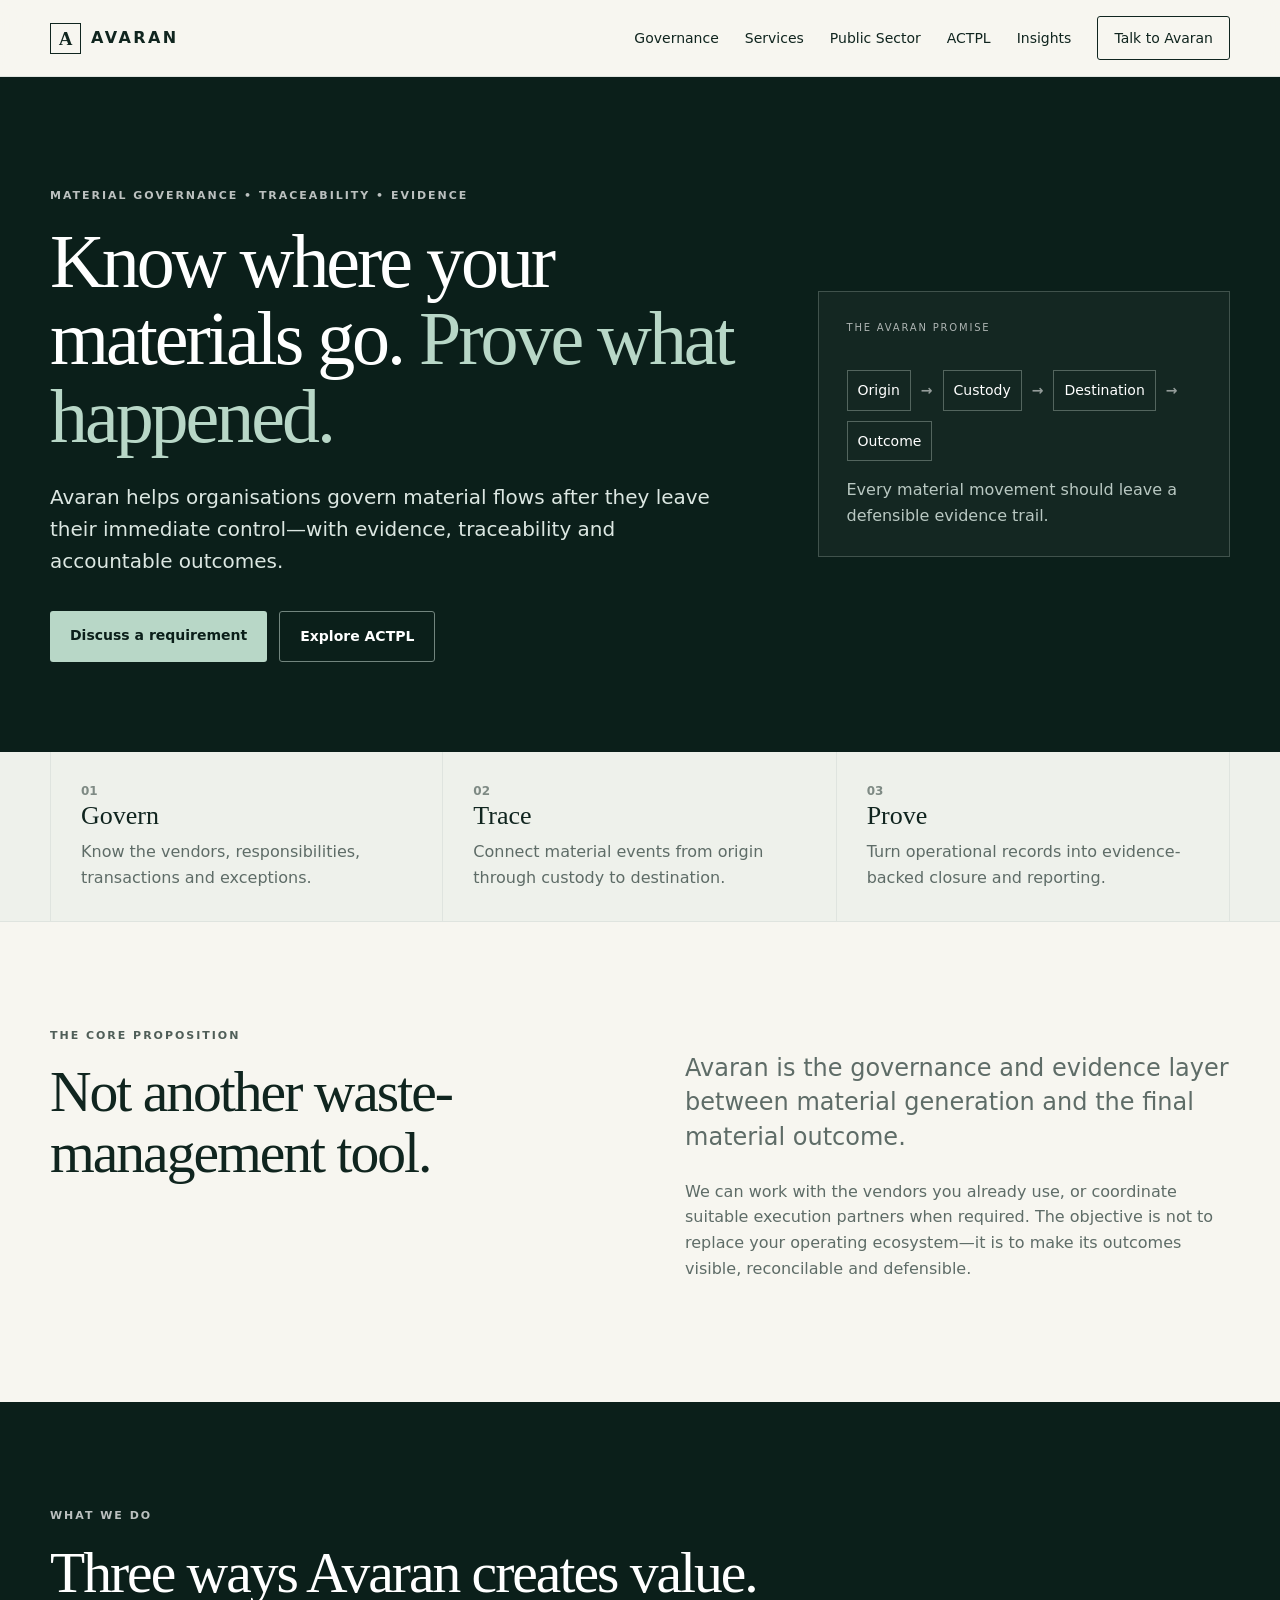
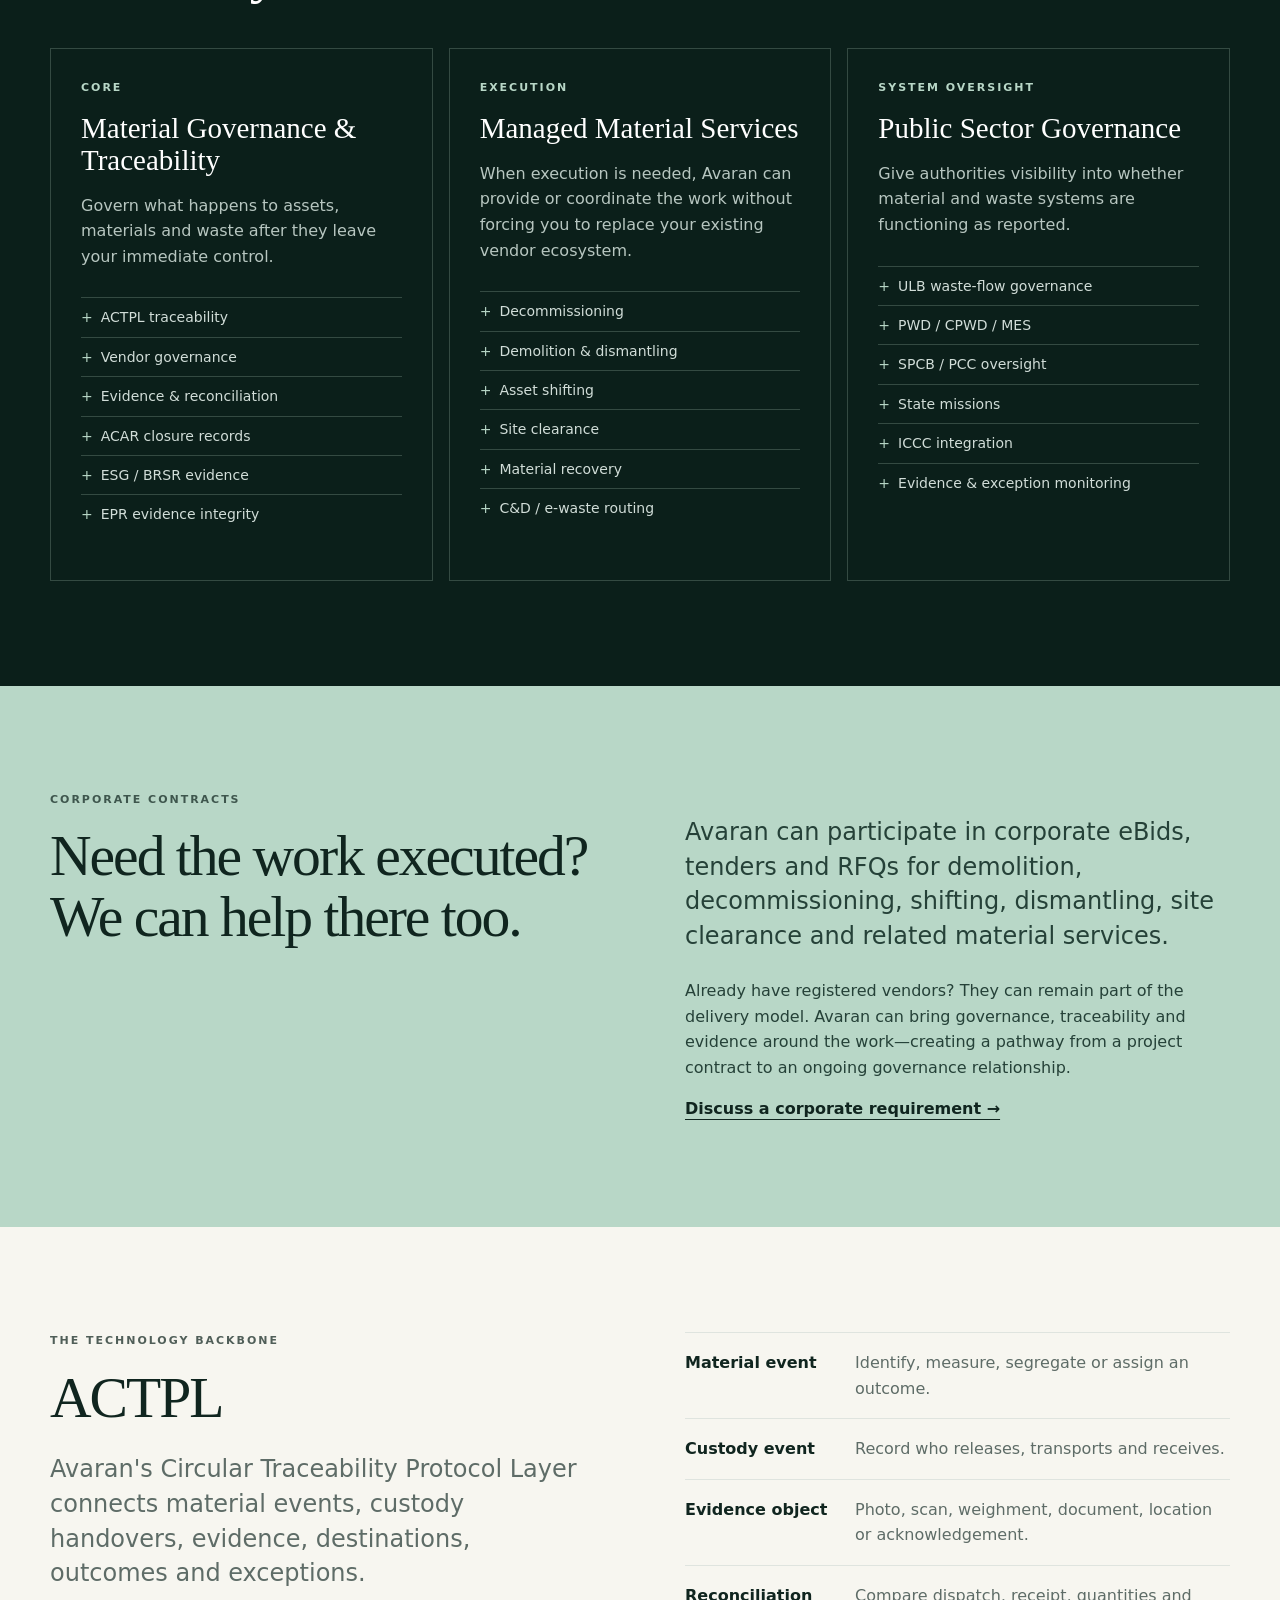
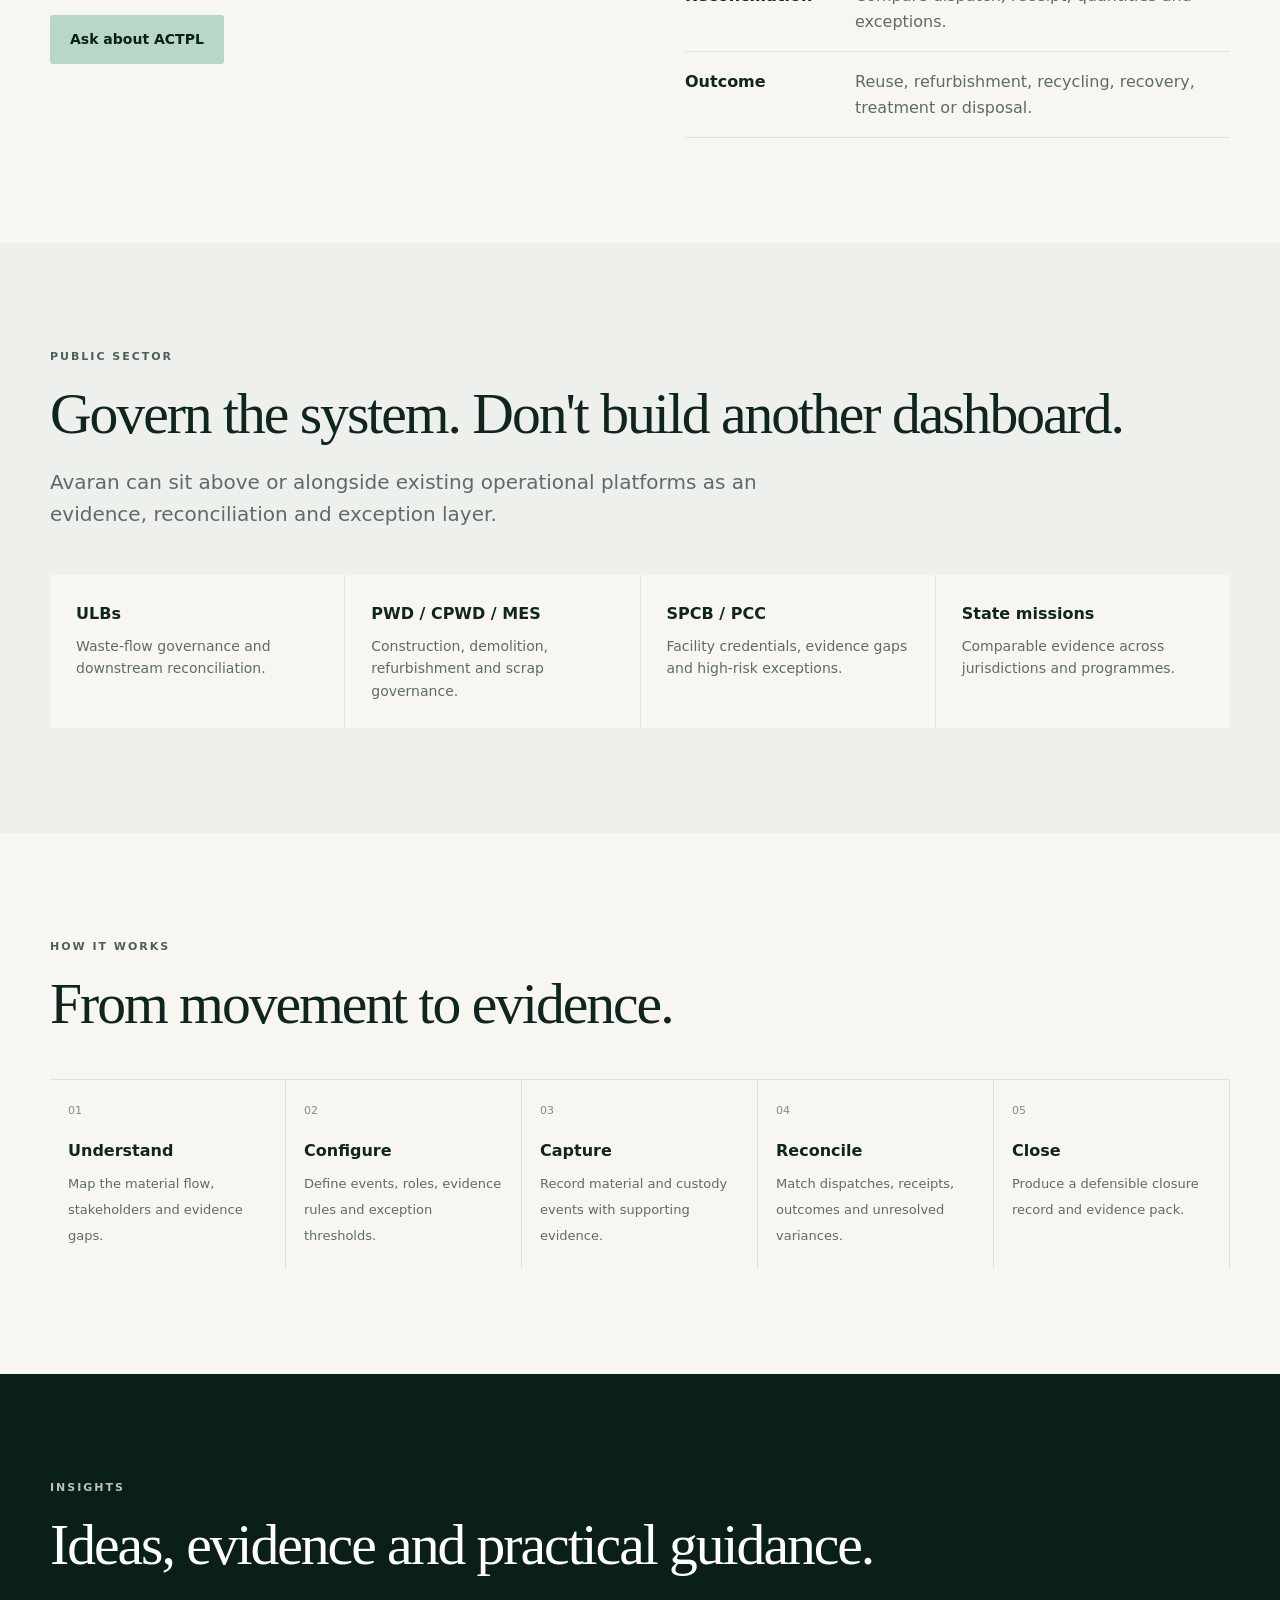
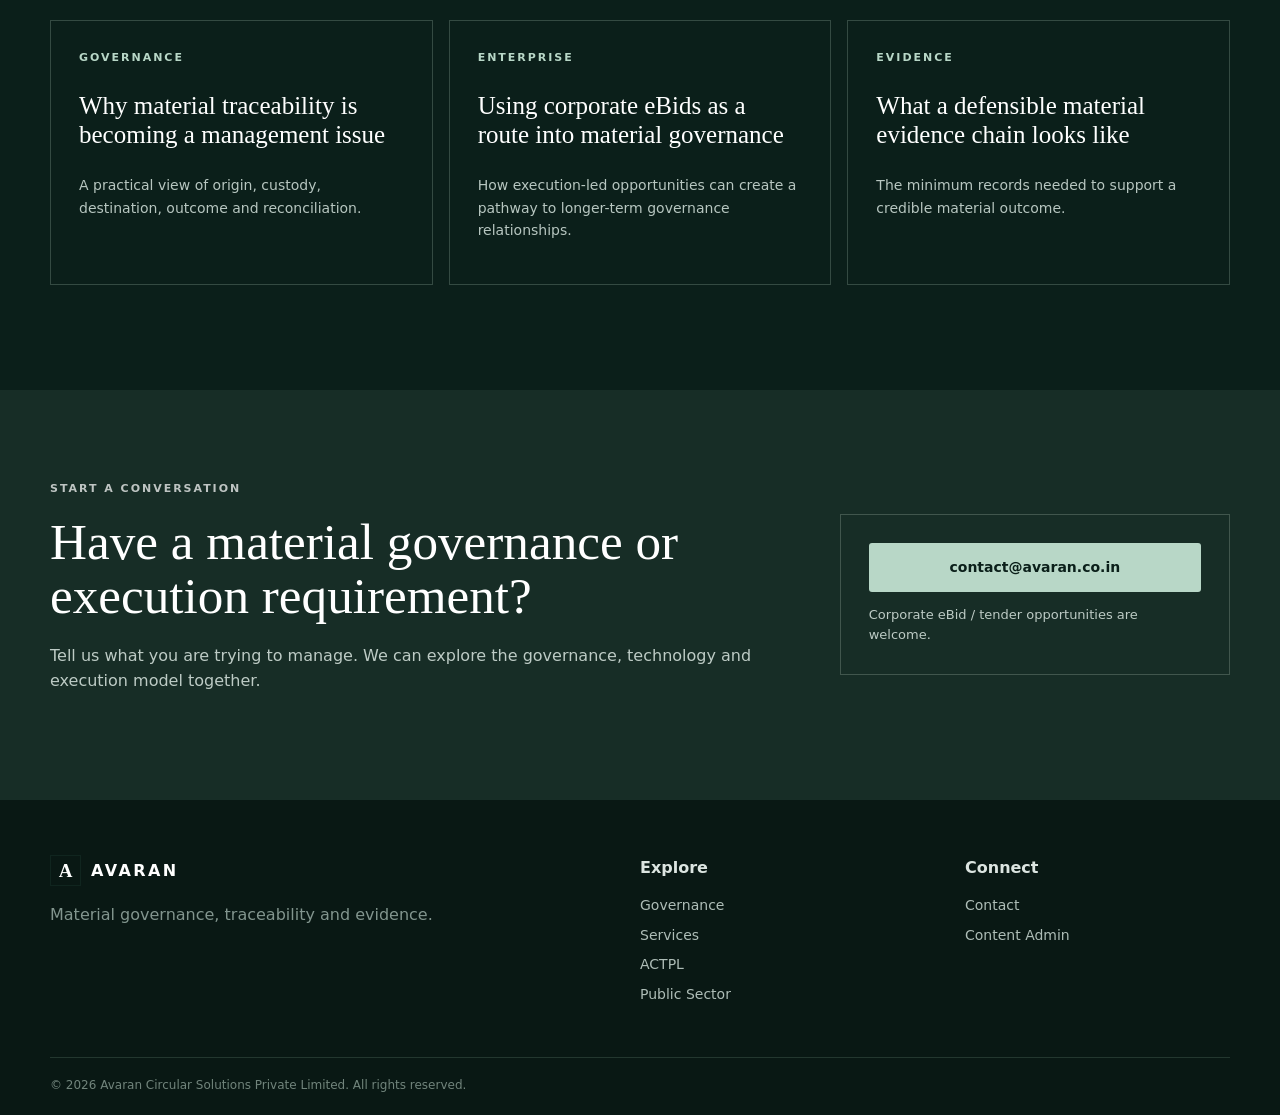
==== index.html @ 33964482 "Add files via upload" ====
<!doctype html>
<html lang="en">
<head>
  <meta charset="utf-8">
  <meta name="viewport" content="width=device-width, initial-scale=1">
  <title>Avaran | Material Governance, Traceability & Evidence</title>
  <meta name="description" content="Avaran helps organisations govern what happens to materials after they leave their control—with traceability, evidence and accountable outcomes.">
  <meta name="theme-color" content="#0b1f1a">
  <link rel="canonical" href="https://avaran.co.in/">
  <link rel="stylesheet" href="assets/styles.css">
</head>
<body>
<header class="site-header"><div class="container nav">
  <a class="brand" href="#top"><span class="brand-mark">A</span><span>AVARAN</span></a>
  <button class="menu" aria-label="Open menu">☰</button>
  <nav id="nav"><a href="#governance">Governance</a><a href="#services">Services</a><a href="#public-sector">Public Sector</a><a href="#actpl">ACTPL</a><a href="#insights">Insights</a><a class="nav-cta" href="#contact">Talk to Avaran</a></nav>
</div></header>
<main id="top">
<section class="hero"><div class="container hero-grid"><div>
  <div class="eyebrow">MATERIAL GOVERNANCE • TRACEABILITY • EVIDENCE</div>
  <h1>Know where your materials go. <em>Prove what happened.</em></h1>
  <p class="lead">Avaran helps organisations govern material flows after they leave their immediate control—with evidence, traceability and accountable outcomes.</p>
  <div class="actions"><a class="btn primary" href="#contact">Discuss a requirement</a><a class="btn secondary" href="#actpl">Explore ACTPL</a></div>
</div><div class="hero-card"><div class="card-label">THE AVARAN PROMISE</div><div class="chain"><span>Origin</span><b>→</b><span>Custody</span><b>→</b><span>Destination</span><b>→</b><span>Outcome</span></div><p>Every material movement should leave a defensible evidence trail.</p></div></div></section>
<section class="proof"><div class="container proof-grid"><div><strong>01</strong><span>Govern</span><p>Know the vendors, responsibilities, transactions and exceptions.</p></div><div><strong>02</strong><span>Trace</span><p>Connect material events from origin through custody to destination.</p></div><div><strong>03</strong><span>Prove</span><p>Turn operational records into evidence-backed closure and reporting.</p></div></div></section>
<section id="governance" class="section"><div class="container two"><div><div class="eyebrow">THE CORE PROPOSITION</div><h2>Not another waste-management tool.</h2></div><div><p class="large">Avaran is the governance and evidence layer between material generation and the final material outcome.</p><p>We can work with the vendors you already use, or coordinate suitable execution partners when required. The objective is not to replace your operating ecosystem—it is to make its outcomes visible, reconcilable and defensible.</p></div></div></section>
<section id="services" class="section dark"><div class="container"><div class="eyebrow">WHAT WE DO</div><h2>Three ways Avaran creates value.</h2><div id="service-grid" class="cards"></div></div></section>
<section class="section accent"><div class="container two"><div><div class="eyebrow">CORPORATE CONTRACTS</div><h2>Need the work executed? We can help there too.</h2></div><div><p class="large">Avaran can participate in corporate eBids, tenders and RFQs for demolition, decommissioning, shifting, dismantling, site clearance and related material services.</p><p>Already have registered vendors? They can remain part of the delivery model. Avaran can bring governance, traceability and evidence around the work—creating a pathway from a project contract to an ongoing governance relationship.</p><a class="text-link" href="#contact">Discuss a corporate requirement →</a></div></div></section>
<section id="actpl" class="section"><div class="container actpl"><div><div class="eyebrow">THE TECHNOLOGY BACKBONE</div><h2>ACTPL</h2><p class="large">Avaran's Circular Traceability Protocol Layer connects material events, custody handovers, evidence, destinations, outcomes and exceptions.</p><a class="btn primary" href="#contact">Ask about ACTPL</a></div><div class="event-list"><div><b>Material event</b><span>Identify, measure, segregate or assign an outcome.</span></div><div><b>Custody event</b><span>Record who releases, transports and receives.</span></div><div><b>Evidence object</b><span>Photo, scan, weighment, document, location or acknowledgement.</span></div><div><b>Reconciliation</b><span>Compare dispatch, receipt, quantities and exceptions.</span></div><div><b>Outcome</b><span>Reuse, refurbishment, recycling, recovery, treatment or disposal.</span></div></div></div></section>
<section id="public-sector" class="section light"><div class="container"><div class="eyebrow">PUBLIC SECTOR</div><h2>Govern the system. Don't build another dashboard.</h2><p class="intro">Avaran can sit above or alongside existing operational platforms as an evidence, reconciliation and exception layer.</p><div class="sector-grid"><div><b>ULBs</b><span>Waste-flow governance and downstream reconciliation.</span></div><div><b>PWD / CPWD / MES</b><span>Construction, demolition, refurbishment and scrap governance.</span></div><div><b>SPCB / PCC</b><span>Facility credentials, evidence gaps and high-risk exceptions.</span></div><div><b>State missions</b><span>Comparable evidence across jurisdictions and programmes.</span></div></div></div></section>
<section class="section"><div class="container"><div class="eyebrow">HOW IT WORKS</div><h2>From movement to evidence.</h2><div class="steps"><div><i>01</i><b>Understand</b><span>Map the material flow, stakeholders and evidence gaps.</span></div><div><i>02</i><b>Configure</b><span>Define events, roles, evidence rules and exception thresholds.</span></div><div><i>03</i><b>Capture</b><span>Record material and custody events with supporting evidence.</span></div><div><i>04</i><b>Reconcile</b><span>Match dispatches, receipts, outcomes and unresolved variances.</span></div><div><i>05</i><b>Close</b><span>Produce a defensible closure record and evidence pack.</span></div></div></div></section>
<section id="insights" class="section dark"><div class="container"><div class="eyebrow">INSIGHTS</div><h2>Ideas, evidence and practical guidance.</h2><div id="insight-grid" class="insights"></div></div></section>
<section id="contact" class="contact"><div class="container contact-grid"><div><div class="eyebrow">START A CONVERSATION</div><h2>Have a material governance or execution requirement?</h2><p>Tell us what you are trying to manage. We can explore the governance, technology and execution model together.</p></div><div class="contact-card"><a class="btn primary full" href="mailto:contact@avaran.co.in">contact@avaran.co.in</a><p>Corporate eBid / tender opportunities are welcome.</p></div></div></section>
</main>
<footer><div class="container footer-grid"><div><div class="brand footer-brand"><span class="brand-mark">A</span><span>AVARAN</span></div><p>Material governance, traceability and evidence.</p></div><div><b>Explore</b><a href="#governance">Governance</a><a href="#services">Services</a><a href="#actpl">ACTPL</a><a href="#public-sector">Public Sector</a></div><div><b>Connect</b><a href="#contact">Contact</a><a href="/admin/">Content Admin</a></div></div><div class="container copyright">© 2026 Avaran Circular Solutions Private Limited. All rights reserved.</div></footer>
<script src="assets/site.js"></script>
</body></html>
---- assets/styles.css ----
:root{--ink:#10251f;--muted:#5e6c67;--paper:#f7f6f0;--white:#fff;--line:#dfe4df;--accent:#b8d7c7;--deep:#0b1f1a;--max:1180px}*{box-sizing:border-box}html{scroll-behavior:smooth}body{margin:0;font-family:Inter,ui-sans-serif,system-ui,-apple-system,BlinkMacSystemFont,"Segoe UI",sans-serif;color:var(--ink);background:var(--paper);line-height:1.6}a{color:inherit;text-decoration:none}.container{width:min(var(--max),calc(100% - 48px));margin:auto}.site-header{position:sticky;top:0;z-index:20;background:rgba(247,246,240,.94);backdrop-filter:blur(14px);border-bottom:1px solid var(--line)}.nav{height:76px;display:flex;align-items:center;justify-content:space-between}.brand{display:flex;align-items:center;gap:10px;font-weight:800;letter-spacing:.15em}.brand-mark{display:grid;place-items:center;width:31px;height:31px;border:1.5px solid var(--ink);font-family:Georgia,serif;letter-spacing:0;font-size:19px}.nav nav{display:flex;gap:26px;align-items:center;font-size:14px}.nav nav a:hover{text-decoration:underline;text-underline-offset:5px}.nav-cta{padding:10px 16px;border:1px solid var(--ink);border-radius:3px}.menu{display:none;background:none;border:0;font-size:24px}.hero{background:var(--deep);color:white;padding:110px 0 90px}.hero-grid{display:grid;grid-template-columns:1.25fr .75fr;gap:80px;align-items:center}.eyebrow,.tag{font-size:11px;letter-spacing:.18em;font-weight:800;text-transform:uppercase}.eyebrow{margin-bottom:18px;opacity:.72}.hero h1{font:500 clamp(44px,6vw,76px)/1.02 Georgia,serif;letter-spacing:-.04em;margin:0 0 26px;max-width:800px}.hero h1 em{color:var(--accent);font-style:normal}.lead{font-size:20px;max-width:690px;color:#dce7e2}.actions{display:flex;gap:12px;margin-top:34px}.btn{display:inline-block;padding:13px 20px;border-radius:3px;font-weight:750;font-size:14px}.primary{background:var(--accent);color:var(--deep)}.secondary{border:1px solid #72857e;color:white}.hero-card{border:1px solid #40524c;padding:28px;background:rgba(255,255,255,.035)}.card-label{font-size:10px;letter-spacing:.18em;opacity:.65;margin-bottom:34px}.chain{display:flex;gap:10px;flex-wrap:wrap;align-items:center;font-size:14px}.chain span{border:1px solid #53655e;padding:8px 10px}.chain b{opacity:.55}.hero-card p{color:#b9c8c2;margin-bottom:0}.proof{border-bottom:1px solid var(--line);background:#eef1eb}.proof-grid{display:grid;grid-template-columns:repeat(3,1fr)}.proof-grid>div{padding:30px;border-right:1px solid var(--line)}.proof-grid>div:first-child{border-left:1px solid var(--line)}.proof-grid strong{display:block;font-size:12px;opacity:.5}.proof-grid span{font:500 26px Georgia,serif}.proof-grid p{color:var(--muted);margin:8px 0 0}.section{padding:105px 0}.two{display:grid;grid-template-columns:1fr 1fr;gap:90px}.section h2{font:500 clamp(38px,4.5vw,58px)/1.05 Georgia,serif;letter-spacing:-.035em;margin:0 0 22px}.large{font-size:24px;line-height:1.45}.section p{color:var(--muted)}.dark{background:var(--deep);color:white}.dark p{color:#b7c6c0}.cards{display:grid;grid-template-columns:repeat(3,1fr);gap:16px;margin-top:45px}.service-card{border:1px solid #344a42;padding:30px;min-height:410px}.service-card h3{font:500 29px/1.1 Georgia,serif;margin:16px 0}.service-card ul{list-style:none;padding:0;margin-top:28px}.service-card li{border-top:1px solid #344a42;padding:8px 0;font-size:14px;color:#d1ddd8}.service-card li:before{content:'+';margin-right:8px;color:var(--accent)}.tag{color:#5c806f}.dark .tag{color:var(--accent)}.accent{background:var(--accent)}.accent p{color:#254138}.text-link{font-weight:800;text-decoration:underline;text-underline-offset:5px}.actpl{display:grid;grid-template-columns:1fr 1fr;gap:90px}.event-list{border-top:1px solid var(--line)}.event-list div{display:grid;grid-template-columns:150px 1fr;gap:20px;padding:17px 0;border-bottom:1px solid var(--line)}.event-list span{color:var(--muted)}.light{background:#eef1eb}.intro{font-size:20px;max-width:780px}.sector-grid{display:grid;grid-template-columns:repeat(4,1fr);gap:1px;background:var(--line);margin-top:45px}.sector-grid div{background:var(--paper);padding:26px}.sector-grid b,.sector-grid span{display:block}.sector-grid span{color:var(--muted);font-size:14px;margin-top:8px}.steps{display:grid;grid-template-columns:repeat(5,1fr);gap:0;margin-top:45px;border-top:1px solid var(--line)}.steps>div{padding:22px 18px;border-right:1px solid var(--line)}.steps i{font-style:normal;font-size:11px;opacity:.5;display:block}.steps b{display:block;margin:18px 0 7px}.steps span{font-size:13px;color:var(--muted)}.insights{display:grid;grid-template-columns:repeat(3,1fr);gap:16px;margin-top:45px}.insight{border:1px solid #344a42;padding:28px}.insight h3{font:500 25px/1.15 Georgia,serif}.insight p{font-size:14px}.contact{padding:90px 0;background:#172d26;color:white}.contact-grid{display:grid;grid-template-columns:1fr .55fr;gap:80px;align-items:center}.contact h2{font:500 clamp(38px,4vw,56px)/1.05 Georgia,serif;margin:0 0 20px}.contact p{color:#bdcbc5}.contact-card{border:1px solid #41564d;padding:28px}.full{width:100%;text-align:center}.contact-card p{font-size:13px;margin-bottom:0}footer{background:#091814;color:#dce5e1;padding:55px 0 20px}.footer-grid{display:grid;grid-template-columns:2fr 1fr 1fr;gap:60px}.footer-grid b{display:block;margin-bottom:14px}.footer-grid a{display:block;color:#aebdb7;margin:7px 0;font-size:14px}.footer-brand{color:white}.footer-grid p{color:#82958e}.copyright{border-top:1px solid #23372f;margin-top:45px;padding-top:18px;color:#71847c;font-size:12px}@media(max-width:850px){.menu{display:block;color:var(--ink)}.nav nav{display:none;position:absolute;left:0;right:0;top:76px;background:var(--paper);padding:18px 24px;flex-direction:column;align-items:flex-start;border-bottom:1px solid var(--line)}.nav nav.open{display:flex}.hero-grid,.two,.actpl,.contact-grid{grid-template-columns:1fr;gap:45px}.cards,.insights{grid-template-columns:1fr}.proof-grid{grid-template-columns:1fr}.proof-grid>div,.proof-grid>div:first-child{border-left:1px solid var(--line)}.sector-grid{grid-template-columns:1fr 1fr}.steps{grid-template-columns:1fr}.steps>div{border-right:0;border-bottom:1px solid var(--line)}.footer-grid{grid-template-columns:1fr 1fr}.hero{padding:80px 0}.section{padding:75px 0}}@media(max-width:520px){.container{width:min(var(--max),calc(100% - 30px))}.hero h1{font-size:47px}.actions{flex-direction:column}.btn{text-align:center}.sector-grid{grid-template-columns:1fr}.footer-grid{grid-template-columns:1fr}}
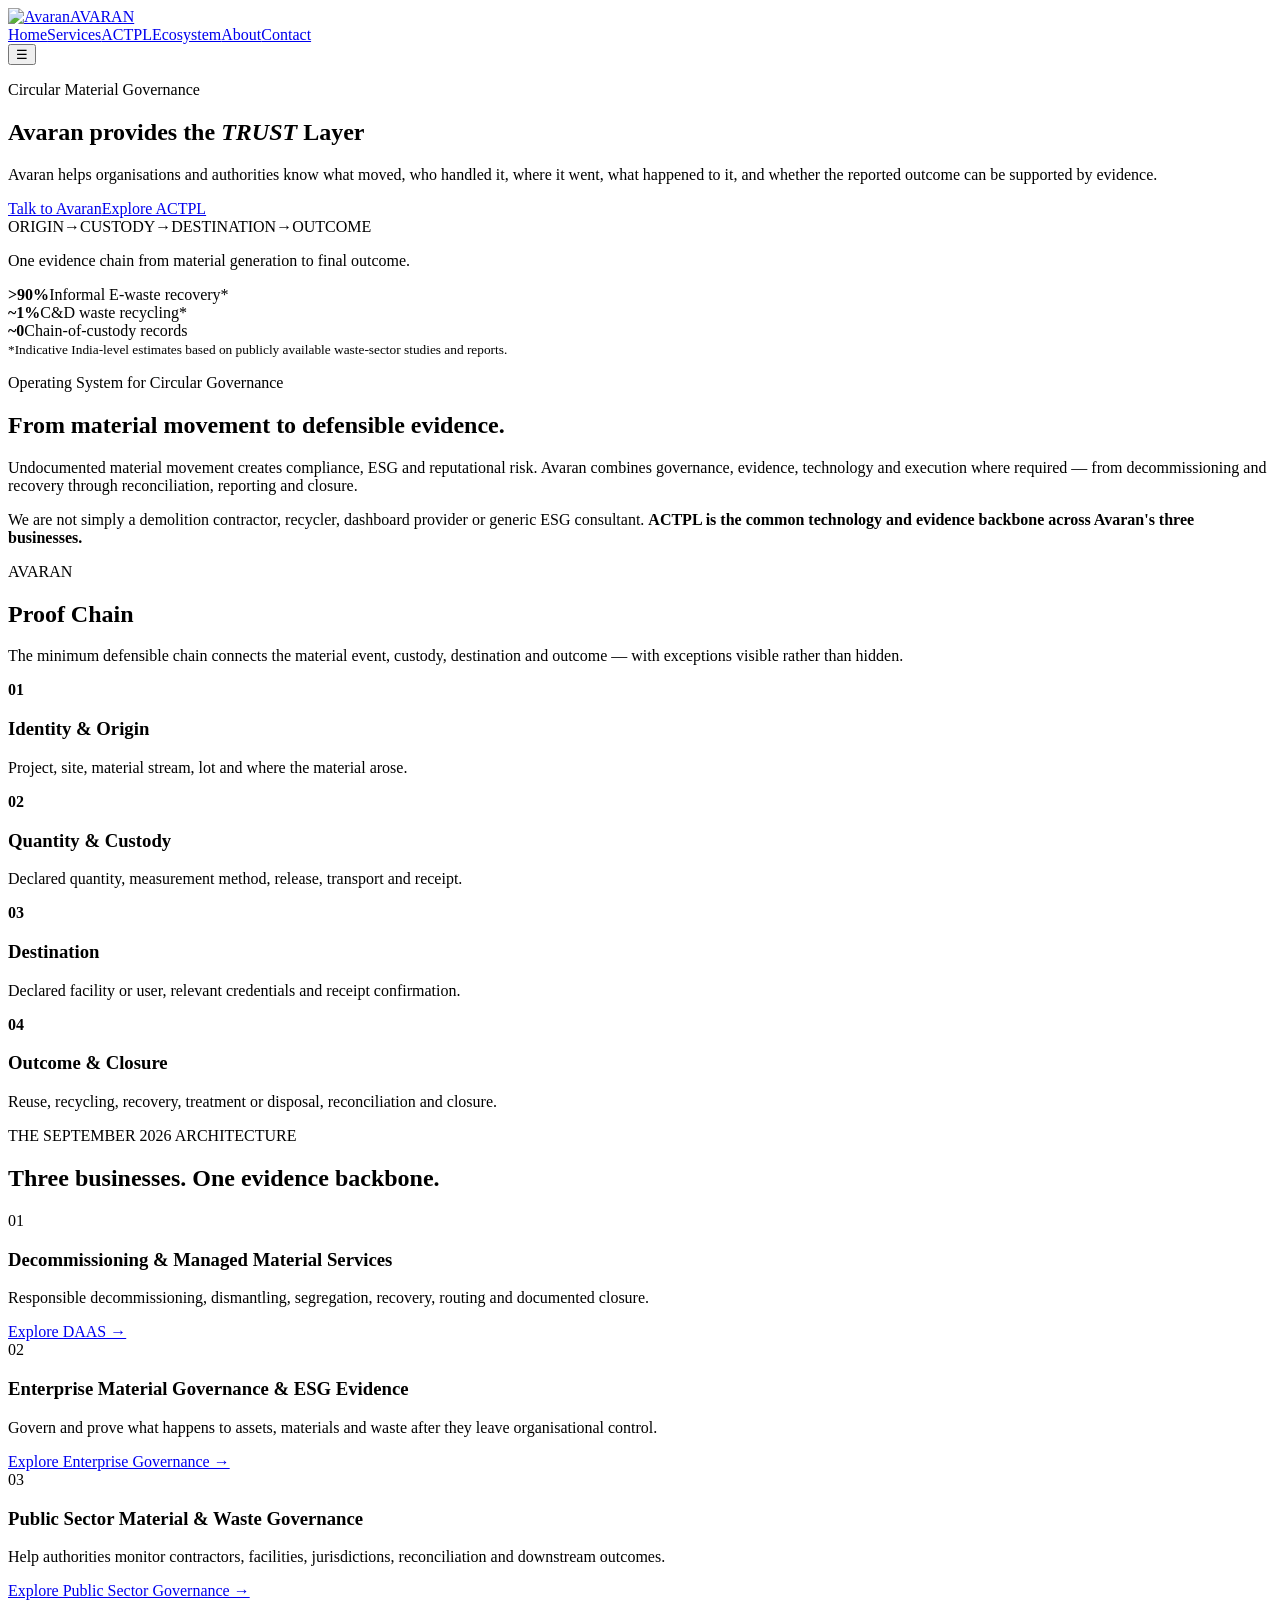
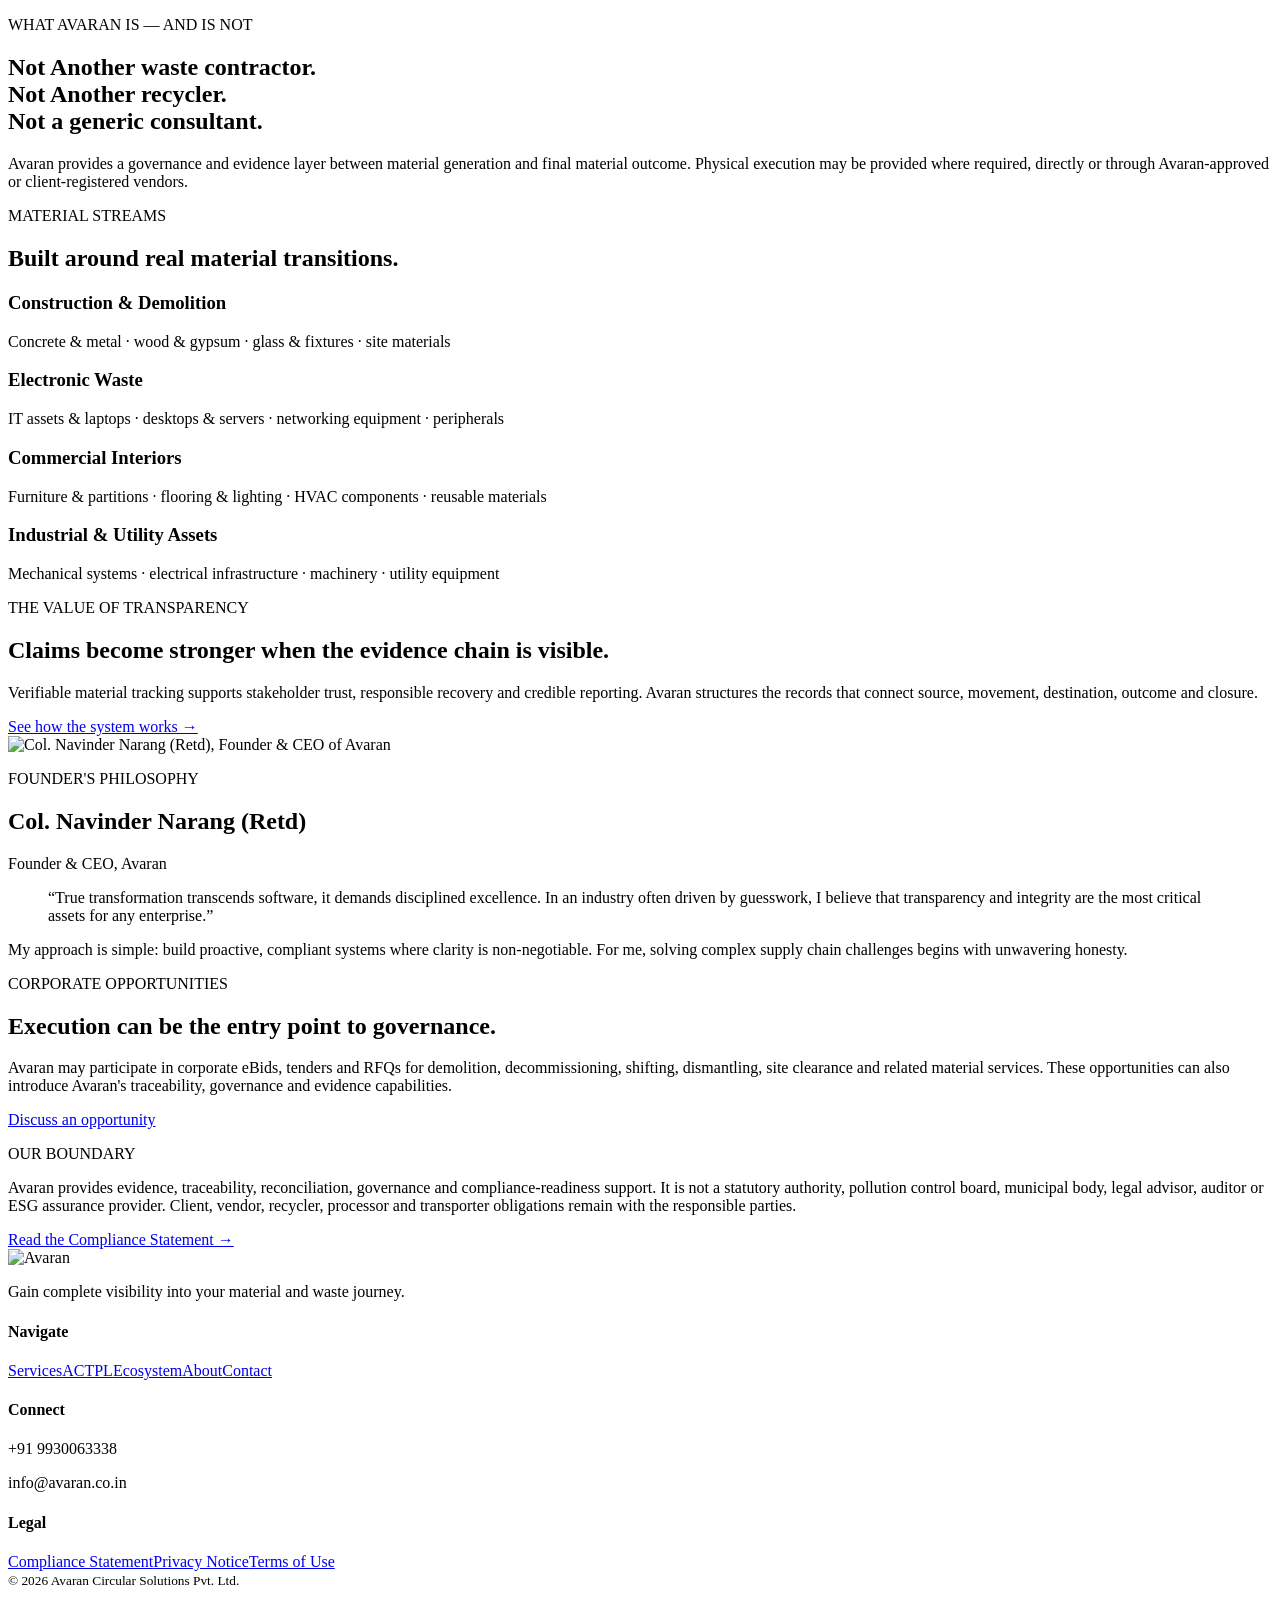
==== commit 6504b32b: "Add files via upload" ====
--- a/index.html
+++ b/index.html
@@ -1,37 +1,27 @@
 <!doctype html>
 <html lang="en">
 <head>
-  <meta charset="utf-8">
-  <meta name="viewport" content="width=device-width, initial-scale=1">
-  <title>Avaran | Material Governance, Traceability & Evidence</title>
-  <meta name="description" content="Avaran helps organisations govern what happens to materials after they leave their control—with traceability, evidence and accountable outcomes.">
-  <meta name="theme-color" content="#0b1f1a">
-  <link rel="canonical" href="https://avaran.co.in/">
-  <link rel="stylesheet" href="assets/styles.css">
+<meta charset="utf-8">
+<meta name="viewport" content="width=device-width, initial-scale=1">
+<meta name="description" content="Avaran provides the trust layer for material and waste governance — traceability, evidence, managed execution and accountable outcomes.">
+<title>Avaran | The Trust Layer for Material & Waste Governance</title>
+<link rel="stylesheet" href="assets/style.css">
 </head>
 <body>
-<header class="site-header"><div class="container nav">
-  <a class="brand" href="#top"><span class="brand-mark">A</span><span>AVARAN</span></a>
-  <button class="menu" aria-label="Open menu">☰</button>
-  <nav id="nav"><a href="#governance">Governance</a><a href="#services">Services</a><a href="#public-sector">Public Sector</a><a href="#actpl">ACTPL</a><a href="#insights">Insights</a><a class="nav-cta" href="#contact">Talk to Avaran</a></nav>
-</div></header>
-<main id="top">
-<section class="hero"><div class="container hero-grid"><div>
-  <div class="eyebrow">MATERIAL GOVERNANCE • TRACEABILITY • EVIDENCE</div>
-  <h1>Know where your materials go. <em>Prove what happened.</em></h1>
-  <p class="lead">Avaran helps organisations govern material flows after they leave their immediate control—with evidence, traceability and accountable outcomes.</p>
-  <div class="actions"><a class="btn primary" href="#contact">Discuss a requirement</a><a class="btn secondary" href="#actpl">Explore ACTPL</a></div>
-</div><div class="hero-card"><div class="card-label">THE AVARAN PROMISE</div><div class="chain"><span>Origin</span><b>→</b><span>Custody</span><b>→</b><span>Destination</span><b>→</b><span>Outcome</span></div><p>Every material movement should leave a defensible evidence trail.</p></div></div></section>
-<section class="proof"><div class="container proof-grid"><div><strong>01</strong><span>Govern</span><p>Know the vendors, responsibilities, transactions and exceptions.</p></div><div><strong>02</strong><span>Trace</span><p>Connect material events from origin through custody to destination.</p></div><div><strong>03</strong><span>Prove</span><p>Turn operational records into evidence-backed closure and reporting.</p></div></div></section>
-<section id="governance" class="section"><div class="container two"><div><div class="eyebrow">THE CORE PROPOSITION</div><h2>Not another waste-management tool.</h2></div><div><p class="large">Avaran is the governance and evidence layer between material generation and the final material outcome.</p><p>We can work with the vendors you already use, or coordinate suitable execution partners when required. The objective is not to replace your operating ecosystem—it is to make its outcomes visible, reconcilable and defensible.</p></div></div></section>
-<section id="services" class="section dark"><div class="container"><div class="eyebrow">WHAT WE DO</div><h2>Three ways Avaran creates value.</h2><div id="service-grid" class="cards"></div></div></section>
-<section class="section accent"><div class="container two"><div><div class="eyebrow">CORPORATE CONTRACTS</div><h2>Need the work executed? We can help there too.</h2></div><div><p class="large">Avaran can participate in corporate eBids, tenders and RFQs for demolition, decommissioning, shifting, dismantling, site clearance and related material services.</p><p>Already have registered vendors? They can remain part of the delivery model. Avaran can bring governance, traceability and evidence around the work—creating a pathway from a project contract to an ongoing governance relationship.</p><a class="text-link" href="#contact">Discuss a corporate requirement →</a></div></div></section>
-<section id="actpl" class="section"><div class="container actpl"><div><div class="eyebrow">THE TECHNOLOGY BACKBONE</div><h2>ACTPL</h2><p class="large">Avaran's Circular Traceability Protocol Layer connects material events, custody handovers, evidence, destinations, outcomes and exceptions.</p><a class="btn primary" href="#contact">Ask about ACTPL</a></div><div class="event-list"><div><b>Material event</b><span>Identify, measure, segregate or assign an outcome.</span></div><div><b>Custody event</b><span>Record who releases, transports and receives.</span></div><div><b>Evidence object</b><span>Photo, scan, weighment, document, location or acknowledgement.</span></div><div><b>Reconciliation</b><span>Compare dispatch, receipt, quantities and exceptions.</span></div><div><b>Outcome</b><span>Reuse, refurbishment, recycling, recovery, treatment or disposal.</span></div></div></div></section>
-<section id="public-sector" class="section light"><div class="container"><div class="eyebrow">PUBLIC SECTOR</div><h2>Govern the system. Don't build another dashboard.</h2><p class="intro">Avaran can sit above or alongside existing operational platforms as an evidence, reconciliation and exception layer.</p><div class="sector-grid"><div><b>ULBs</b><span>Waste-flow governance and downstream reconciliation.</span></div><div><b>PWD / CPWD / MES</b><span>Construction, demolition, refurbishment and scrap governance.</span></div><div><b>SPCB / PCC</b><span>Facility credentials, evidence gaps and high-risk exceptions.</span></div><div><b>State missions</b><span>Comparable evidence across jurisdictions and programmes.</span></div></div></div></section>
-<section class="section"><div class="container"><div class="eyebrow">HOW IT WORKS</div><h2>From movement to evidence.</h2><div class="steps"><div><i>01</i><b>Understand</b><span>Map the material flow, stakeholders and evidence gaps.</span></div><div><i>02</i><b>Configure</b><span>Define events, roles, evidence rules and exception thresholds.</span></div><div><i>03</i><b>Capture</b><span>Record material and custody events with supporting evidence.</span></div><div><i>04</i><b>Reconcile</b><span>Match dispatches, receipts, outcomes and unresolved variances.</span></div><div><i>05</i><b>Close</b><span>Produce a defensible closure record and evidence pack.</span></div></div></div></section>
-<section id="insights" class="section dark"><div class="container"><div class="eyebrow">INSIGHTS</div><h2>Ideas, evidence and practical guidance.</h2><div id="insight-grid" class="insights"></div></div></section>
-<section id="contact" class="contact"><div class="container contact-grid"><div><div class="eyebrow">START A CONVERSATION</div><h2>Have a material governance or execution requirement?</h2><p>Tell us what you are trying to manage. We can explore the governance, technology and execution model together.</p></div><div class="contact-card"><a class="btn primary full" href="mailto:contact@avaran.co.in">contact@avaran.co.in</a><p>Corporate eBid / tender opportunities are welcome.</p></div></div></section>
+<header class="site-header"><a class="brand" href="index.html"><img src="https://static.wixstatic.com/media/a70724_1a4859a08f0c4ec3b2591fbee88d4745~mv2.png" alt="Avaran"><span>AVARAN</span></a><nav><a class="active" href="index.html">Home</a><a href="services.html">Services</a><a href="actpl.html">ACTPL</a><a href="ecosystem.html">Ecosystem</a><a href="about.html">About</a><a href="contact.html">Contact</a></nav><button class="menu" aria-label="Open menu">☰</button></header>
+<main>
+<section class="hero"><div class="hero-copy"><p class="eyebrow">Circular Material Governance</p><h1>Avaran provides the <em>TRUST</em> Layer</h1><p class="lead">Avaran helps organisations and authorities know what moved, who handled it, where it went, what happened to it, and whether the reported outcome can be supported by evidence.</p><div class="actions"><a class="btn primary" href="contact.html">Talk to Avaran</a><a class="btn" href="actpl.html">Explore ACTPL</a></div></div><div class="hero-proof"><div class="proof-ring"><span>ORIGIN</span><b>→</b><span>CUSTODY</span><b>→</b><span>DESTINATION</span><b>→</b><span>OUTCOME</span></div><p>One evidence chain from material generation to final outcome.</p></div></section>
+<section class="stats"><div><strong>&gt;90%</strong><span>Informal E-waste recovery*</span></div><div><strong>~1%</strong><span>C&amp;D waste recycling*</span></div><div><strong>~0</strong><span>Chain-of-custody records</span></div><small>*Indicative India-level estimates based on publicly available waste-sector studies and reports.</small></section>
+<section class="intro split"><div><p class="eyebrow">Operating System for Circular Governance</p><h2>From material movement to defensible evidence.</h2></div><div><p>Undocumented material movement creates compliance, ESG and reputational risk. Avaran combines governance, evidence, technology and execution where required — from decommissioning and recovery through reconciliation, reporting and closure.</p><p>We are not simply a demolition contractor, recycler, dashboard provider or generic ESG consultant. <strong>ACTPL is the common technology and evidence backbone across Avaran's three businesses.</strong></p></div></section>
+<section class="proof"><div class="section-head"><p class="eyebrow">AVARAN</p><h2>Proof Chain</h2><p>The minimum defensible chain connects the material event, custody, destination and outcome — with exceptions visible rather than hidden.</p></div><div class="chain"><article><b>01</b><h3>Identity & Origin</h3><p>Project, site, material stream, lot and where the material arose.</p></article><article><b>02</b><h3>Quantity & Custody</h3><p>Declared quantity, measurement method, release, transport and receipt.</p></article><article><b>03</b><h3>Destination</h3><p>Declared facility or user, relevant credentials and receipt confirmation.</p></article><article><b>04</b><h3>Outcome & Closure</h3><p>Reuse, recycling, recovery, treatment or disposal, reconciliation and closure.</p></article></div></section>
+<section class="three"><div class="section-head"><p class="eyebrow">THE SEPTEMBER 2026 ARCHITECTURE</p><h2>Three businesses. One evidence backbone.</h2></div><div class="cards"><article><span>01</span><h3>Decommissioning &amp; Managed Material Services</h3><p>Responsible decommissioning, dismantling, segregation, recovery, routing and documented closure.</p><a href="services.html#daas">Explore DAAS →</a></article><article><span>02</span><h3>Enterprise Material Governance &amp; ESG Evidence</h3><p>Govern and prove what happens to assets, materials and waste after they leave organisational control.</p><a href="services.html#enterprise">Explore Enterprise Governance →</a></article><article><span>03</span><h3>Public Sector Material &amp; Waste Governance</h3><p>Help authorities monitor contractors, facilities, jurisdictions, reconciliation and downstream outcomes.</p><a href="services.html#public-sector">Explore Public Sector Governance →</a></article></div></section>
+<section class="not"><div><p class="eyebrow">WHAT AVARAN IS — AND IS NOT</p><h2>Not Another waste contractor.<br>Not Another recycler.<br>Not a generic consultant.</h2></div><p>Avaran provides a governance and evidence layer between material generation and final material outcome. Physical execution may be provided where required, directly or through Avaran-approved or client-registered vendors.</p></section>
+<section class="streams"><div class="section-head"><p class="eyebrow">MATERIAL STREAMS</p><h2>Built around real material transitions.</h2></div><div class="stream-grid"><div><h3>Construction &amp; Demolition</h3><p>Concrete &amp; metal · wood &amp; gypsum · glass &amp; fixtures · site materials</p></div><div><h3>Electronic Waste</h3><p>IT assets &amp; laptops · desktops &amp; servers · networking equipment · peripherals</p></div><div><h3>Commercial Interiors</h3><p>Furniture &amp; partitions · flooring &amp; lighting · HVAC components · reusable materials</p></div><div><h3>Industrial &amp; Utility Assets</h3><p>Mechanical systems · electrical infrastructure · machinery · utility equipment</p></div></div></section>
+<section class="transparency split"><div><p class="eyebrow">THE VALUE OF TRANSPARENCY</p><h2>Claims become stronger when the evidence chain is visible.</h2></div><div><p>Verifiable material tracking supports stakeholder trust, responsible recovery and credible reporting. Avaran structures the records that connect source, movement, destination, outcome and closure.</p><a class="text-link" href="services.html">See how the system works →</a></div></section>
+<section class="founder split"><div class="founder-image"><img src="https://static.wixstatic.com/media/a70724_53b24a3df7ce462d8d7a7024498ee900~mv2.jpeg" alt="Col. Navinder Narang (Retd), Founder & CEO of Avaran"></div><div><p class="eyebrow">FOUNDER'S PHILOSOPHY</p><h2>Col. Navinder Narang (Retd)</h2><p class="role">Founder &amp; CEO, Avaran</p><blockquote>“True transformation transcends software, it demands disciplined excellence. In an industry often driven by guesswork, I believe that transparency and integrity are the most critical assets for any enterprise.”</blockquote><p>My approach is simple: build proactive, compliant systems where clarity is non-negotiable. For me, solving complex supply chain challenges begins with unwavering honesty.</p></div></section>
+<section class="opportunity"><p class="eyebrow">CORPORATE OPPORTUNITIES</p><h2>Execution can be the entry point to governance.</h2><p>Avaran may participate in corporate eBids, tenders and RFQs for demolition, decommissioning, shifting, dismantling, site clearance and related material services. These opportunities can also introduce Avaran's traceability, governance and evidence capabilities.</p><a class="btn primary" href="contact.html">Discuss an opportunity</a></section>
+<section class="boundary"><p class="eyebrow">OUR BOUNDARY</p><p>Avaran provides evidence, traceability, reconciliation, governance and compliance-readiness support. It is not a statutory authority, pollution control board, municipal body, legal advisor, auditor or ESG assurance provider. Client, vendor, recycler, processor and transporter obligations remain with the responsible parties.</p><a href="compliance.html">Read the Compliance Statement →</a></section>
 </main>
-<footer><div class="container footer-grid"><div><div class="brand footer-brand"><span class="brand-mark">A</span><span>AVARAN</span></div><p>Material governance, traceability and evidence.</p></div><div><b>Explore</b><a href="#governance">Governance</a><a href="#services">Services</a><a href="#actpl">ACTPL</a><a href="#public-sector">Public Sector</a></div><div><b>Connect</b><a href="#contact">Contact</a><a href="/admin/">Content Admin</a></div></div><div class="container copyright">© 2026 Avaran Circular Solutions Private Limited. All rights reserved.</div></footer>
+<footer><div><img src="https://static.wixstatic.com/media/a70724_1a4859a08f0c4ec3b2591fbee88d4745~mv2.png" alt="Avaran"><p>Gain complete visibility into your material and waste journey.</p></div><div><h4>Navigate</h4><a href="services.html">Services</a><a href="actpl.html">ACTPL</a><a href="ecosystem.html">Ecosystem</a><a href="about.html">About</a><a href="contact.html">Contact</a></div><div><h4>Connect</h4><p>+91 9930063338</p><p>info@avaran.co.in</p></div><div><h4>Legal</h4><a href="compliance.html">Compliance Statement</a><a href="#">Privacy Notice</a><a href="#">Terms of Use</a></div><small>© 2026 Avaran Circular Solutions Pvt. Ltd.</small></footer>
 <script src="assets/site.js"></script>
 </body></html>
